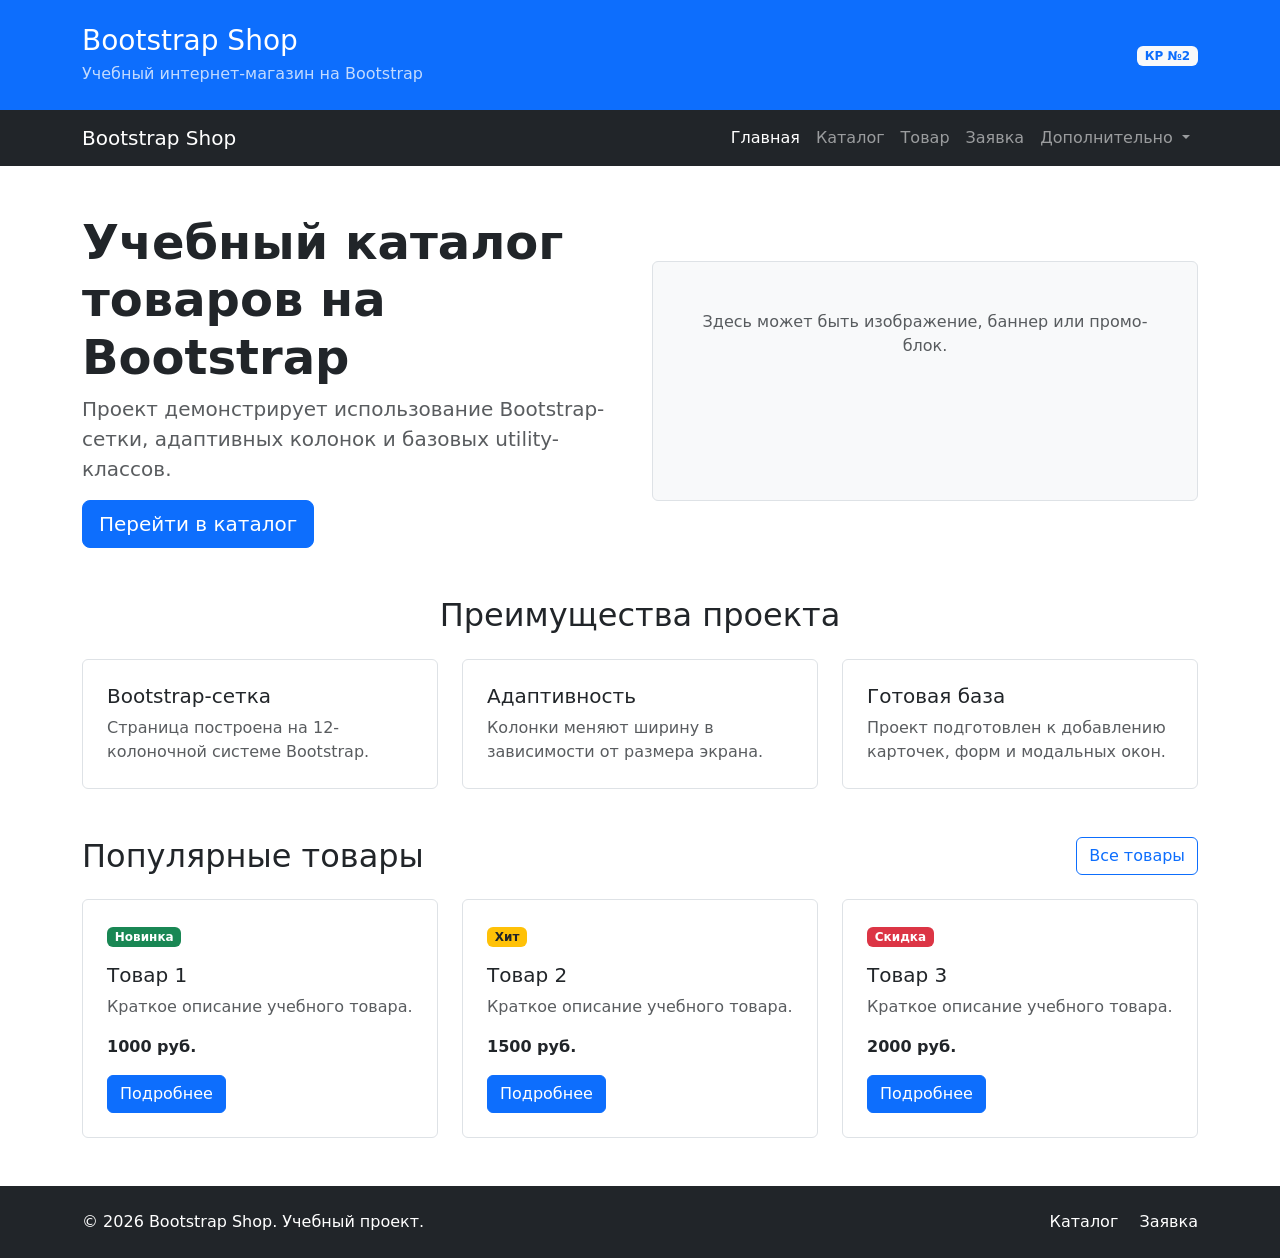
==== index.html @ c7bc5251 "feat:kr2" ====
<!DOCTYPE html>
<html lang="ru">
<head>
    <meta charset="UTF-8">
    <meta name="viewport" content="width=device-width, initial-scale=1.0">
    <title>Главная – Bootstrap Shop</title>
    <!-- Подключение Bootstrap CSS -->
    <link href="https://cdn.jsdelivr.net/npm/bootstrap@5.3.3/dist/css/bootstrap.min.css" rel="stylesheet">
    <!-- Подключение собственных стилей -->
    <link rel="stylesheet" href="css/custom.css">
</head>
<body>

    <!-- Шапка страницы (из ПЗ №9, Этап 4) -->
    <header class="bg-primary text-white py-4">
        <div class="container">
            <div class="row align-items-center">
                <div class="col-12 col-md-8">
                    <h1 class="h3 mb-1">Bootstrap Shop</h1>
                    <p class="mb-0 opacity-75">Учебный интернет-магазин на Bootstrap</p>
                </div>
                <div class="col-12 col-md-4 text-md-end mt-3 mt-md-0">
                    <span class="badge bg-light text-primary">КР №2</span>
                </div>
            </div>
        </div>
    </header>

    <!-- Обновленная навигация с Dropdown (из ПЗ №10, Этап 4) -->
    <nav class="navbar navbar-expand-lg navbar-dark bg-dark">
        <div class="container">
            <a class="navbar-brand" href="index.html">Bootstrap Shop</a>
            <button class="navbar-toggler" type="button" data-bs-toggle="collapse" data-bs-target="#mainNavbar" aria-controls="mainNavbar" aria-expanded="false" aria-label="Переключить навигацию">
                <span class="navbar-toggler-icon"></span>
            </button>
            <div class="collapse navbar-collapse" id="mainNavbar">
                <ul class="navbar-nav ms-auto">
                    <li class="nav-item">
                        <a class="nav-link active" aria-current="page" href="index.html">Главная</a>
                    </li>
                    <li class="nav-item">
                        <a class="nav-link" href="catalog.html">Каталог</a>
                    </li>
                    <li class="nav-item">
                        <a class="nav-link" href="product.html">Товар</a>
                    </li>
                    <li class="nav-item">
                        <a class="nav-link" href="order.html">Заявка</a>
                    </li>
                    <!-- Выпадающее меню -->
                    <li class="nav-item dropdown">
                        <a class="nav-link dropdown-toggle" href="#" role="button" data-bs-toggle="dropdown" aria-expanded="false">
                            Дополнительно
                        </a>
                        <ul class="dropdown-menu">
                            <li><a class="dropdown-item" href="catalog.html">Все товары</a></li>
                            <li><a class="dropdown-item" href="order.html">Оформить заявку</a></li>
                            <li><a class="dropdown-item" href="index.html#popular">Популярное</a></li>
                        </ul>
                    </li>
                </ul>
            </div>
        </div>
    </nav>

    <!-- Основное содержимое -->
    <main>
        <!-- Hero-блок (из ПЗ №9, Этап 6) -->
        <section class="container my-5">
            <div class="row align-items-center g-4">
                <div class="col-12 col-lg-6">
                    <h2 class="display-5 fw-bold">Учебный каталог товаров на Bootstrap</h2>
                    <p class="lead text-muted">
                        Проект демонстрирует использование Bootstrap-сетки, адаптивных колонок и базовых utility-классов.
                    </p>
                    <a class="btn btn-primary btn-lg" href="catalog.html">Перейти в каталог</a>
                </div>
                <div class="col-12 col-lg-6">
                    <!-- Класс placeholder-box должен быть описан в custom.css -->
                    <div class="placeholder-box p-5 bg-light border rounded text-center">
                        <p class="mb-0 text-muted">
                            Здесь может быть изображение, баннер или промо-блок.
                        </p>
                    </div>
                </div>
            </div>
        </section>

        <!-- Блок преимуществ (из ПЗ №9, Этап 7) -->
        <section class="container my-5">
            <h2 class="text-center mb-4">Преимущества проекта</h2>
            <div class="row g-4">
                <div class="col-12 col-md-4">
                    <div class="p-4 border rounded h-100 bg-white">
                        <h3 class="h5">Bootstrap-сетка</h3>
                        <p class="mb-0 text-muted">
                            Страница построена на 12-колоночной системе Bootstrap.
                        </p>
                    </div>
                </div>
                <div class="col-12 col-md-4">
                    <div class="p-4 border rounded h-100 bg-white">
                        <h3 class="h5">Адаптивность</h3>
                        <p class="mb-0 text-muted">
                            Колонки меняют ширину в зависимости от размера экрана.
                        </p>
                    </div>
                </div>
                <div class="col-12 col-md-4">
                    <div class="p-4 border rounded h-100 bg-white">
                        <h3 class="h5">Готовая база</h3>
                        <p class="mb-0 text-muted">
                            Проект подготовлен к добавлению карточек, форм и модальных окон.
                        </p>
                    </div>
                </div>
            </div>
        </section>

        <!-- Сетка популярных товаров (из ПЗ №9, Этап 8) -->
        <!-- Добавлен id="popular" для работы ссылки из выпадающего меню -->
        <section class="container my-5" id="popular">
            <div class="d-flex justify-content-between align-items-center mb-4">
                <h2 class="mb-0">Популярные товары</h2>
                <a class="btn btn-outline-primary" href="catalog.html">Все товары</a>
            </div>
            <div class="row g-4">
                <div class="col-12 col-md-6 col-lg-4">
                    <div class="border rounded h-100 p-4 bg-white">
                        <span class="badge bg-success mb-3">Новинка</span>
                        <h3 class="h5">Товар 1</h3>
                        <p class="text-muted">Краткое описание учебного товара.</p>
                        <p class="fw-bold mb-3">1000 руб.</p>
                        <a class="btn btn-primary" href="product.html">Подробнее</a>
                    </div>
                </div>
                <div class="col-12 col-md-6 col-lg-4">
                    <div class="border rounded h-100 p-4 bg-white">
                        <span class="badge bg-warning text-dark mb-3">Хит</span>
                        <h3 class="h5">Товар 2</h3>
                        <p class="text-muted">Краткое описание учебного товара.</p>
                        <p class="fw-bold mb-3">1500 руб.</p>
                        <a class="btn btn-primary" href="product.html">Подробнее</a>
                    </div>
                </div>
                <div class="col-12 col-md-6 col-lg-4">
                    <div class="border rounded h-100 p-4 bg-white">
                        <span class="badge bg-danger mb-3">Скидка</span>
                        <h3 class="h5">Товар 3</h3>
                        <p class="text-muted">Краткое описание учебного товара.</p>
                        <p class="fw-bold mb-3">2000 руб.</p>
                        <a class="btn btn-primary" href="product.html">Подробнее</a>
                    </div>
                </div>
            </div>
        </section>
    </main>

    <!-- Подвал (из ПЗ №9, Этап 9) -->
    <footer class="bg-dark text-white py-4 mt-5">
        <div class="container">
            <div class="row align-items-center g-3">
                <div class="col-12 col-md-6">
                    <p class="mb-0">&copy; 2026 Bootstrap Shop. Учебный проект.</p>
                </div>
                <div class="col-12 col-md-6 text-md-end">
                    <a class="text-white text-decoration-none me-3" href="catalog.html">Каталог</a>
                    <a class="text-white text-decoration-none" href="order.html">Заявка</a>
                </div>
            </div>
        </div>
    </footer>

    <!-- Bootstrap JS Bundle (Необходим для работы мобильного меню и dropdown) -->
    <script src="https://cdn.jsdelivr.net/npm/bootstrap@5.3.3/dist/js/bootstrap.bundle.min.js"></script>
</body>
</html>
---- css/custom.css ----
body {
  min-height: 100vh;
}

.placeholder-box {
  min-height: 240px;
}
.placeholder-image {
  min-height: 320px;
}

.card-img-top {
  height: 180px;
  object-fit: cover;
}
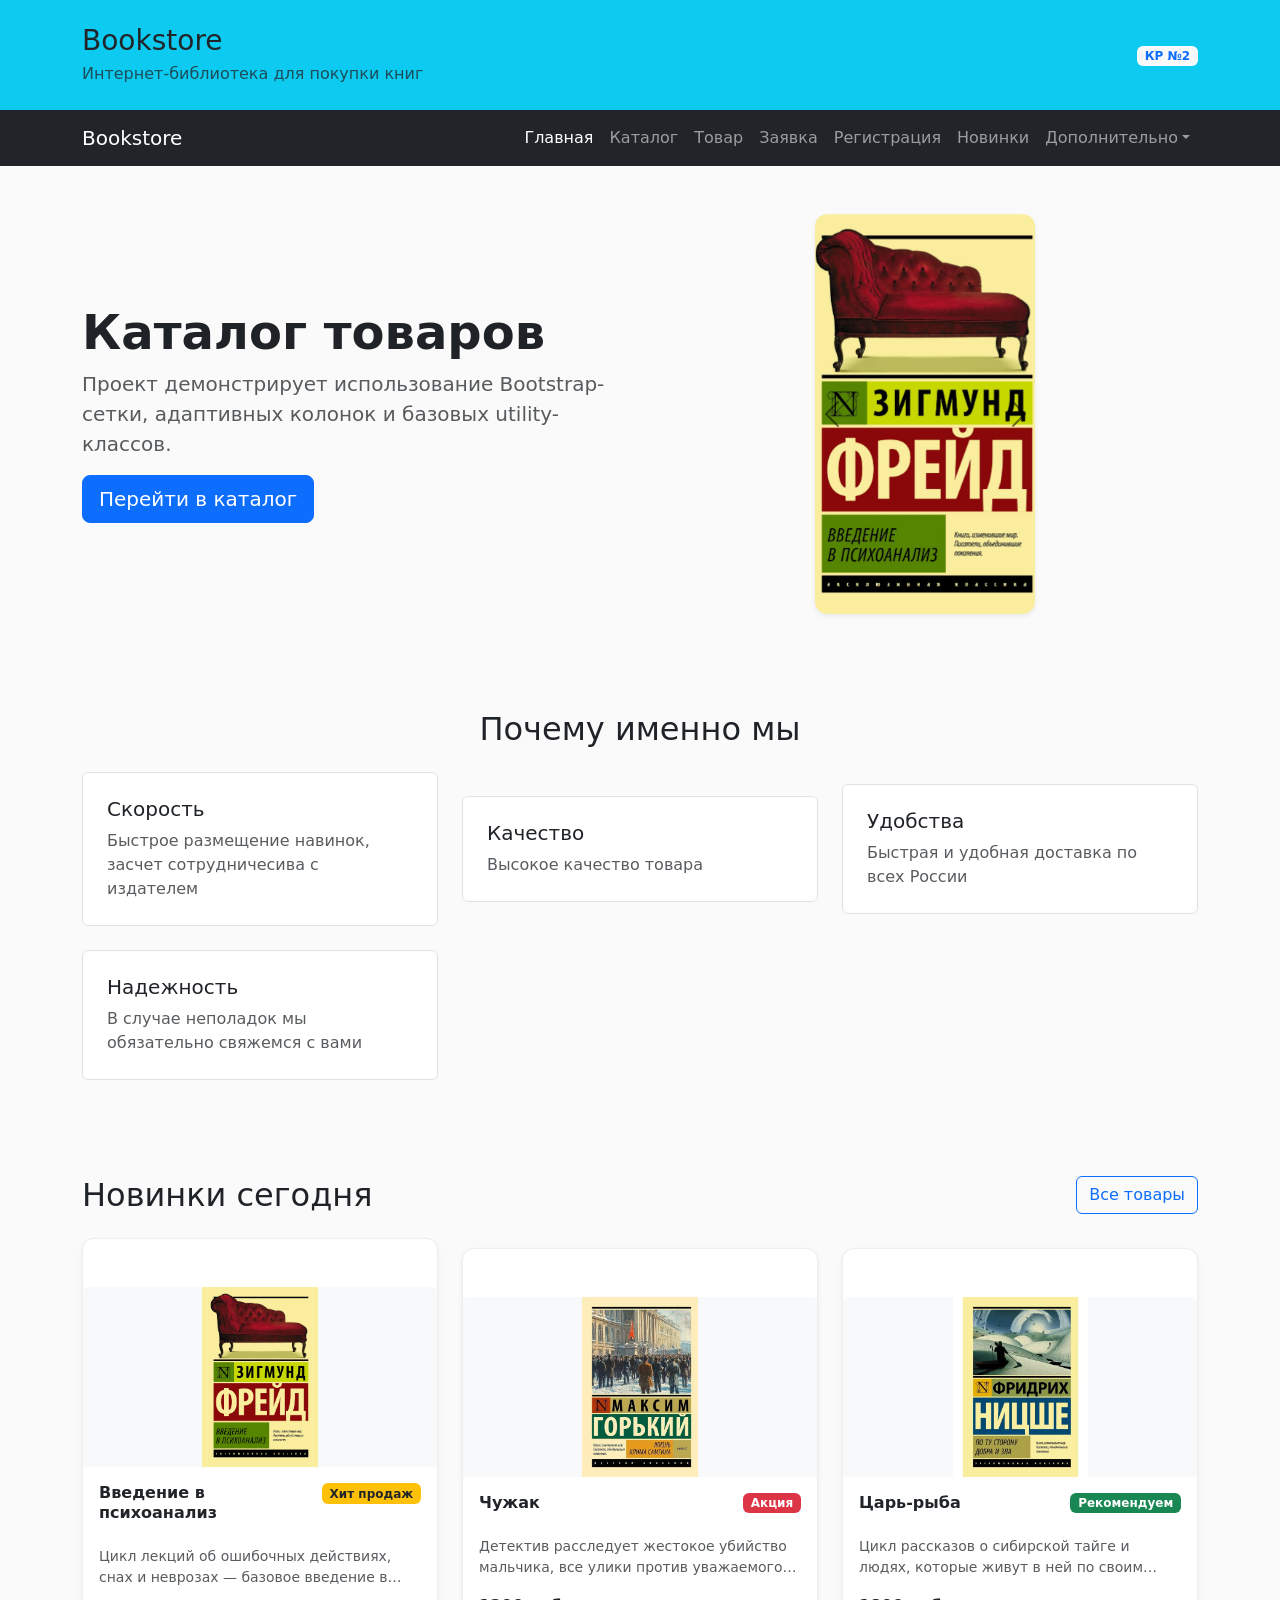
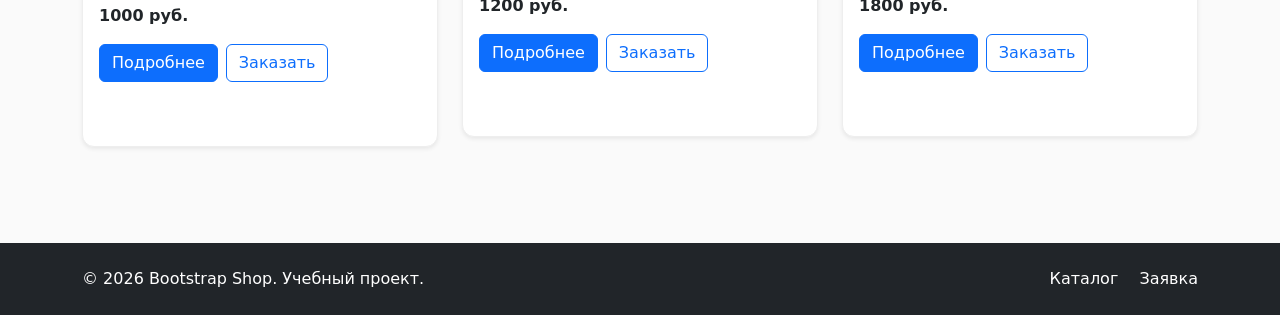
==== commit f7c4362d: "kr2-bootstrap-shop" ====
--- a/index.html
+++ b/index.html
@@ -3,21 +3,17 @@
 <head>
     <meta charset="UTF-8">
     <meta name="viewport" content="width=device-width, initial-scale=1.0">
-    <title>Главная – Bootstrap Shop</title>
-    <!-- Подключение Bootstrap CSS -->
-    <link href="https://cdn.jsdelivr.net/npm/bootstrap@5.3.3/dist/css/bootstrap.min.css" rel="stylesheet">
-    <!-- Подключение собственных стилей -->
+    <title>Книжный магазин</title>
+    <link href="https://cdn.jsdelivr.net/npm/bootstrap@5.3.8/dist/css/bootstrap.min.css" rel="stylesheet">
     <link rel="stylesheet" href="css/custom.css">
 </head>
 <body>
-
-    <!-- Шапка страницы (из ПЗ №9, Этап 4) -->
-    <header class="bg-primary text-white py-4">
+    <header class="bg-header-blue text-dark py-4">
         <div class="container">
             <div class="row align-items-center">
                 <div class="col-12 col-md-8">
-                    <h1 class="h3 mb-1">Bootstrap Shop</h1>
-                    <p class="mb-0 opacity-75">Учебный интернет-магазин на Bootstrap</p>
+                    <h1 class="h3 mb-1">Bookstore</h1>
+                    <p class="mb-0 opacity-75">Интернет-библиотека для покупки книг</p>
                 </div>
                 <div class="col-12 col-md-4 text-md-end mt-3 mt-md-0">
                     <span class="badge bg-light text-primary">КР №2</span>
@@ -26,32 +22,22 @@
         </div>
     </header>
 
-    <!-- Обновленная навигация с Dropdown (из ПЗ №10, Этап 4) -->
     <nav class="navbar navbar-expand-lg navbar-dark bg-dark">
         <div class="container">
-            <a class="navbar-brand" href="index.html">Bootstrap Shop</a>
+            <a class="navbar-brand" href="index.html">Bookstore</a>
             <button class="navbar-toggler" type="button" data-bs-toggle="collapse" data-bs-target="#mainNavbar" aria-controls="mainNavbar" aria-expanded="false" aria-label="Переключить навигацию">
                 <span class="navbar-toggler-icon"></span>
             </button>
             <div class="collapse navbar-collapse" id="mainNavbar">
                 <ul class="navbar-nav ms-auto">
-                    <li class="nav-item">
-                        <a class="nav-link active" aria-current="page" href="index.html">Главная</a>
-                    </li>
-                    <li class="nav-item">
-                        <a class="nav-link" href="catalog.html">Каталог</a>
-                    </li>
-                    <li class="nav-item">
-                        <a class="nav-link" href="product.html">Товар</a>
-                    </li>
-                    <li class="nav-item">
-                        <a class="nav-link" href="order.html">Заявка</a>
-                    </li>
-                    <!-- Выпадающее меню -->
+                    <li class="nav-item"><a class="nav-link active" aria-current="page" href="index.html">Главная</a></li>
+                    <li class="nav-item"><a class="nav-link" href="catalog.html">Каталог</a></li>
+                    <li class="nav-item"><a class="nav-link" href="product.html">Товар</a></li>
+                    <li class="nav-item"><a class="nav-link" href="order.html">Заявка</a></li>
+                    <li class="nav-item"><a class="nav-link" href="register.html">Регистрация</a></li>
+                    <li class="nav-item"><a class="nav-link" href="popular.html">Новинки</a></li>
                     <li class="nav-item dropdown">
-                        <a class="nav-link dropdown-toggle" href="#" role="button" data-bs-toggle="dropdown" aria-expanded="false">
-                            Дополнительно
-                        </a>
+                        <a class="nav-link dropdown-toggle" href="#" role="button" data-bs-toggle="dropdown" aria-expanded="false">Дополнительно</a>
                         <ul class="dropdown-menu">
                             <li><a class="dropdown-item" href="catalog.html">Все товары</a></li>
                             <li><a class="dropdown-item" href="order.html">Оформить заявку</a></li>
@@ -63,100 +49,184 @@
         </div>
     </nav>
 
-    <!-- Основное содержимое -->
     <main>
-        <!-- Hero-блок (из ПЗ №9, Этап 6) -->
-        <section class="container my-5">
+        <!-- HERO: текст слева, карусель справа (по центру ячейки) -->
+        <section class="container py-5">
             <div class="row align-items-center g-4">
+                <!-- Текст слева -->
                 <div class="col-12 col-lg-6">
-                    <h2 class="display-5 fw-bold">Учебный каталог товаров на Bootstrap</h2>
+                    <h2 class="display-5 fw-bold">Каталог товаров</h2>
                     <p class="lead text-muted">
                         Проект демонстрирует использование Bootstrap-сетки, адаптивных колонок и базовых utility-классов.
                     </p>
                     <a class="btn btn-primary btn-lg" href="catalog.html">Перейти в каталог</a>
                 </div>
-                <div class="col-12 col-lg-6">
-                    <!-- Класс placeholder-box должен быть описан в custom.css -->
-                    <div class="placeholder-box p-5 bg-light border rounded text-center">
-                        <p class="mb-0 text-muted">
-                            Здесь может быть изображение, баннер или промо-блок.
-                        </p>
+                <!-- Карусель справа, центрирована внутри своей колонки -->
+                <div class="col-12 col-lg-6 d-flex align-items-center justify-content-center">
+                    <div id="heroCarousel" class="carousel slide hero-carousel shadow-sm" data-bs-ride="carousel">
+                        <div class="carousel-inner hero-carousel__inner">
+                            <div class="carousel-item active">
+                                <img src="images/im_1.jpg" class="d-block w-100 hero-carousel__image" alt="Товар 1">
+                            </div>
+                            <div class="carousel-item">
+                                <img src="images/im_2.jpg" class="d-block w-100 hero-carousel__image" alt="Товар 2">
+                            </div>
+                            <div class="carousel-item">
+                                <img src="images/im_3.jpg" class="d-block w-100 hero-carousel__image" alt="Товар 3">
+                            </div>
+                            <div class="carousel-item">
+                                <img src="images/im_4.jpg" class="d-block w-100 hero-carousel__image" alt="Товар 4">
+                            </div>
+                            <div class="carousel-item">
+                                <img src="images/im_5.jpg" class="d-block w-100 hero-carousel__image" alt="Товар 5">
+                            </div>
+                        </div>
+                        <button class="carousel-control-prev" type="button" data-bs-target="#heroCarousel" data-bs-slide="prev">
+                            <span class="carousel-control-prev-icon" aria-hidden="true"></span>
+                            <span class="visually-hidden">Предыдущий</span>
+                        </button>
+                        <button class="carousel-control-next" type="button" data-bs-target="#heroCarousel" data-bs-slide="next">
+                            <span class="carousel-control-next-icon" aria-hidden="true"></span>
+                            <span class="visually-hidden">Следующий</span>
+                        </button>
                     </div>
                 </div>
             </div>
         </section>
 
-        <!-- Блок преимуществ (из ПЗ №9, Этап 7) -->
-        <section class="container my-5">
-            <h2 class="text-center mb-4">Преимущества проекта</h2>
-            <div class="row g-4">
-                <div class="col-12 col-md-4">
-                    <div class="p-4 border rounded h-100 bg-white">
-                        <h3 class="h5">Bootstrap-сетка</h3>
-                        <p class="mb-0 text-muted">
-                            Страница построена на 12-колоночной системе Bootstrap.
-                        </p>
-                    </div>
-                </div>
-                <div class="col-12 col-md-4">
-                    <div class="p-4 border rounded h-100 bg-white">
-                        <h3 class="h5">Адаптивность</h3>
-                        <p class="mb-0 text-muted">
-                            Колонки меняют ширину в зависимости от размера экрана.
-                        </p>
-                    </div>
-                </div>
-                <div class="col-12 col-md-4">
-                    <div class="p-4 border rounded h-100 bg-white">
-                        <h3 class="h5">Готовая база</h3>
-                        <p class="mb-0 text-muted">
-                            Проект подготовлен к добавлению карточек, форм и модальных окон.
-                        </p>
+        <!-- Блок преимуществ -->
+        <section class="container py-5">
+            <h2 class="text-center mb-4">Почему именно мы</h2>
+            <div class="row g-4 align-items-center">
+                <div class="col-12 col-md-4">
+                    <div class="p-4 border rounded h-100 bg-white">
+                        <h3 class="h5">Скорость</h3>
+                        <p class="mb-0 text-muted">Быстрое размещение навинок, засчет сотрудничесива с издателем</p>
+                    </div>
+                </div>
+                <div class="col-12 col-md-4">
+                    <div class="p-4 border rounded h-100 bg-white">
+                        <h3 class="h5">Качество</h3>
+                        <p class="mb-0 text-muted">Высокое качество товара</p>
+                    </div>
+                </div>
+                <div class="col-12 col-md-4">
+                    <div class="p-4 border rounded h-100 bg-white">
+                        <h3 class="h5">Удобства</h3>
+                        <p class="mb-0 text-muted">Быстрая и удобная доставка по всех России</p>
+                    </div>
+                </div>
+                <div class="col-12 col-md-4">
+                    <div class="p-4 border rounded h-100 bg-white">
+                        <h3 class="h5">Надежность</h3>
+                        <p class="mb-0 text-muted">В случае неполадок мы обязательно свяжемся с вами</p>
                     </div>
                 </div>
             </div>
         </section>
 
-        <!-- Сетка популярных товаров (из ПЗ №9, Этап 8) -->
-        <!-- Добавлен id="popular" для работы ссылки из выпадающего меню -->
-        <section class="container my-5" id="popular">
+        <!-- НОВИНКИ СЕГОДНЯ — бейджи как в каталоге -->
+        <section class="container py-5" id="popular">
             <div class="d-flex justify-content-between align-items-center mb-4">
-                <h2 class="mb-0">Популярные товары</h2>
+                <h2 class="mb-0">Новинки сегодня</h2>
                 <a class="btn btn-outline-primary" href="catalog.html">Все товары</a>
             </div>
-            <div class="row g-4">
+            <div class="row g-4 align-items-center">
+
+                <!-- Хит продаж -->
                 <div class="col-12 col-md-6 col-lg-4">
-                    <div class="border rounded h-100 p-4 bg-white">
-                        <span class="badge bg-success mb-3">Новинка</span>
-                        <h3 class="h5">Товар 1</h3>
-                        <p class="text-muted">Краткое описание учебного товара.</p>
-                        <p class="fw-bold mb-3">1000 руб.</p>
-                        <a class="btn btn-primary" href="product.html">Подробнее</a>
-                    </div>
-                </div>
+                    <div class="card h-100 shadow-sm py-5 d-flex align-items-center">
+                        <img src="images/im_1.jpg" class="card-img-top" alt="Товар 1">
+                        <div class="card-body d-flex flex-column">
+                            <div class="d-flex justify-content-between align-items-start mb-3">
+                                <h2 class="card-title h5">Введение в психоанализ</h2>
+                                <span class="badge bg-warning text-dark">Хит продаж</span>
+                            </div>
+                            <p class="card-text text-muted">Цикл лекций об ошибочных действиях, снах и неврозах — базовое введение в психоанализ. Важная классика, но стиль тяжеловат, а часть идей устарела. Для знакомства с основами, не для лёгкого чтения. 4/5</p>
+                            <p class="fw-bold mb-3 mt-auto">1000 руб.</p>
+                            <div class="d-flex gap-2">
+                                <a class="btn btn-primary" href="product.html?id=1">Подробнее</a>
+                                <button class="btn btn-outline-primary" type="button" data-bs-toggle="modal" data-bs-target="#orderModal">Заказать</button>
+                            </div>
+                        </div>
+                    </div>
+                </div>
+
+                <!-- Акция: цена уменьшается на 100 ₽ скриптом -->
                 <div class="col-12 col-md-6 col-lg-4">
-                    <div class="border rounded h-100 p-4 bg-white">
-                        <span class="badge bg-warning text-dark mb-3">Хит</span>
-                        <h3 class="h5">Товар 2</h3>
-                        <p class="text-muted">Краткое описание учебного товара.</p>
-                        <p class="fw-bold mb-3">1500 руб.</p>
-                        <a class="btn btn-primary" href="product.html">Подробнее</a>
-                    </div>
-                </div>
+                    <div class="card h-100 shadow-sm py-5 d-flex align-items-center">
+                        <img src="images/im_5.jpg" class="card-img-top" alt="Товар 2">
+                        <div class="card-body d-flex flex-column">
+                            <div class="d-flex justify-content-between align-items-start mb-3">
+                                <h2 class="card-title h5">Чужак</h2>
+                                <span class="badge bg-danger">Акция</span>
+                            </div>
+                            <p class="card-text text-muted">Детектив расследует жестокое убийство мальчика, все улики против уважаемого учителя — но у того железное алиби. Книга начинается как реалистичный триллер, а затем уходит в мистику и становится тяжёлой историей о том, как рушится жизнь невиновного. Первая половина читается на одном дыхании, вторая местами провисает. Кому: поклонникам Кинга и любителям мистических детективов. 4/5</p>
+                            <p class="fw-bold mb-3 mt-auto" id="promo-price" data-original="1200">1200 руб.</p>
+                            <div class="d-flex gap-2">
+                                <a class="btn btn-primary" href="product.html?id=5">Подробнее</a>
+                                <button class="btn btn-outline-primary" type="button" data-bs-toggle="modal" data-bs-target="#orderModal">Заказать</button>
+                            </div>
+                        </div>
+                    </div>
+                </div>
+
+                <!-- Рекомендуем -->
                 <div class="col-12 col-md-6 col-lg-4">
-                    <div class="border rounded h-100 p-4 bg-white">
-                        <span class="badge bg-danger mb-3">Скидка</span>
-                        <h3 class="h5">Товар 3</h3>
-                        <p class="text-muted">Краткое описание учебного товара.</p>
-                        <p class="fw-bold mb-3">2000 руб.</p>
-                        <a class="btn btn-primary" href="product.html">Подробнее</a>
-                    </div>
-                </div>
+                    <div class="card h-100 shadow-sm py-5 d-flex align-items-center">
+                        <img src="images/im_6.jpg" class="card-img-top" alt="Товар 3">
+                        <div class="card-body d-flex flex-column">
+                            <div class="d-flex justify-content-between align-items-start mb-3">
+                                <h2 class="card-title h5">Царь-рыба</h2>
+                                <span class="badge bg-success">Рекомендуем</span>
+                            </div>
+                            <p class="card-text text-muted">Цикл рассказов о сибирской тайге и людях, которые живут в ней по своим законам. Главная тема — потребительское отношение человека к природе: браконьер Игнатьич ловит огромного осетра и, оказавшись на грани жизни и смерти, переосмысливает свою жизнь. Местами жёстко и тяжело, но очень сильно и честно. Кому: любителям деревенской и философской прозы. 4/5</p>
+                            <p class="fw-bold mb-3 mt-auto">1800 руб.</p>
+                            <div class="d-flex gap-2">
+                                <a class="btn btn-primary" href="product.html?id=6">Подробнее</a>
+                                <button class="btn btn-outline-primary" type="button" data-bs-toggle="modal" data-bs-target="#orderModal">Заказать</button>
+                            </div>
+                        </div>
+                    </div>
+                </div>
+
             </div>
         </section>
     </main>
 
-    <!-- Подвал (из ПЗ №9, Этап 9) -->
+    <!-- Модальное окно (для кнопок «Заказать») -->
+    <div class="modal fade" id="orderModal" tabindex="-1" aria-labelledby="orderModalLabel" aria-hidden="true">
+        <div class="modal-dialog">
+            <div class="modal-content">
+                <div class="modal-header">
+                    <h2 class="modal-title h5" id="orderModalLabel">Быстрая заявка</h2>
+                    <button type="button" class="btn-close" data-bs-dismiss="modal" aria-label="Закрыть"></button>
+                </div>
+                <div class="modal-body">
+                    <p class="text-muted">Оставьте контактные данные, и менеджер свяжется с вами.</p>
+                    <form>
+                        <div class="mb-3">
+                            <label for="modal-name-home" class="form-label">Имя</label>
+                            <input id="modal-name-home" type="text" class="form-control" required>
+                        </div>
+                        <div class="mb-3">
+                            <label for="modal-phone-home" class="form-label">Телефон</label>
+                            <input id="modal-phone-home" type="tel" class="form-control" required>
+                        </div>
+                        <div class="form-check mb-3">
+                            <input id="modal-agree-home" class="form-check-input" type="checkbox" required>
+                            <label class="form-check-label" for="modal-agree-home">Согласен на обработку данных</label>
+                        </div>
+                    </form>
+                </div>
+                <div class="modal-footer">
+                    <button type="button" class="btn btn-secondary" data-bs-dismiss="modal">Закрыть</button>
+                    <button type="button" class="btn btn-primary">Отправить</button>
+                </div>
+            </div>
+        </div>
+    </div>
+
     <footer class="bg-dark text-white py-4 mt-5">
         <div class="container">
             <div class="row align-items-center g-3">
@@ -171,7 +241,6 @@
         </div>
     </footer>
 
-    <!-- Bootstrap JS Bundle (Необходим для работы мобильного меню и dropdown) -->
-    <script src="https://cdn.jsdelivr.net/npm/bootstrap@5.3.3/dist/js/bootstrap.bundle.min.js"></script>
+    <script src="https://cdn.jsdelivr.net/npm/bootstrap@5.3.8/dist/js/bootstrap.bundle.min.js"></script>
 </body>
 </html>
--- a/css/custom.css
+++ b/css/custom.css
@@ -7,9 +7,245 @@
 }
 .placeholder-image {
   min-height: 320px;
+}
+
+.card { /* Теперь поднимается */
+  border: 1px solid #eee;
+  border-radius: var(--radius);
+  transition: transform var(--transition), box-shadow var(--transition); /* Зум при наведении */
+  overflow: hidden;
+}
+
+.card:hover {
+  transform: translateY(-4px);
+  box-shadow: var(--shadow-md);
 }
 
 .card-img-top {
   height: 180px;
   object-fit: cover;
+  background-color: #f8f9fa;
+  transition: transform .35s ease;
+}
+
+.card:hover .card-img-top {
+  transform: scale(1.00); /* лёгкий зум при hover */
+}
+
+/* Отсебятенка */
+/* Новые стили для центрирования изображений товаров */
+
+.product-img {
+    width: 100%;
+    height: 220px;
+    object-fit: contain; /* Изображение вписывается в блок и центрируется */
+    background-color: #f8f9fa; /* Светлый фон, чтобы не было пустых прозрачных мест */
+    padding: 15px;
+}
+
+.product-img-main {
+    width: 100%;
+    max-height: 450px;
+    object-fit: contain;
+    display: block;
+    margin: 0 auto; /* Центрирование по горизонтали */
+    padding: 15px;
+}
+
+
+/* Футер */
+:root {
+  --brand: #6f42c1;
+  --brand-dark: #59359a;
+  --radius: 12px;
+  --shadow-sm: 0 1px 3px rgba(0,0,0,.08);
+  --shadow-md: 0 4px 16px rgba(0,0,0,.10);
+  --transition: .2s ease;
+}
+
+* { box-sizing: border-box; }
+
+html { scroll-behavior: smooth; }
+
+body {
+  min-height: 100vh;
+  display: flex;
+  flex-direction: column;
+  color: #1f2328;
+  background: #fafafa;
+}
+
+main { flex: 1 0 auto; } /* прижать футер вниз */
+
+img { max-width: 100%; height: auto; }
+
+a { transition: color var(--transition); }
+
+/* Улучшение карточек товара */
+
+.card { /* Теперь поднимается */
+  border: 1px solid #eee;
+  border-radius: var(--radius);
+  transition: transform var(--transition), box-shadow var(--transition); /* Зум при наведении */
+  overflow: hidden;
+}
+
+.card:hover {
+  transform: translateY(-4px);
+  box-shadow: var(--shadow-md);
+}
+
+.card-img-top {
+  height: 180px;
+  object-fit: contain;
+  background-color: #f8f9fa;
+  transition: transform .35s ease;
+}
+
+
+.card:hover .card-img-top {
+  transform: scale(1.05); /* лёгкий зум при hover */
+}
+
+.card-title {
+  font-size: 1rem;
+  font-weight: 600;
+  display: -webkit-box;
+  -webkit-line-clamp: 2;      /* обрезка длинных названий */
+  -webkit-box-orient: vertical;
+  overflow: hidden;
+}
+
+.card-text { /* обрезка длинных названий */
+  font-size: .875rem;
+  color: #6b7280;
+  display: -webkit-box;
+  -webkit-line-clamp: 2;
+  -webkit-box-orient: vertical;
+  overflow: hidden;
+}
+
+.card .price {
+  font-weight: 700;
+  font-size: 1.1rem;
+}
+
+.card .price-old {
+  color: #9ca3af;
+  text-decoration: line-through; /*Зачеркиваем старые цены*/
+  font-weight: 400;
+  font-size: .9rem;
+  margin-left: .4rem;
+
+}
+
+
+
+
+/* Слайд шоу, карусель */
+.slider {
+  display: flex;
+  gap: 1rem;
+  overflow-x: auto;
+  scroll-snap-type: x mandatory;
+  scroll-behavior: smooth;
+  padding-bottom: .5rem;
+}
+
+.slider::-webkit-scrollbar { height: 6px; }
+.slider::-webkit-scrollbar-thumb { background: #ddd; border-radius: 3px; }
+
+.slide {
+  flex: 0 0 auto;
+  width: 220px;
+  scroll-snap-align: start;
+}
+
+.hero-slide {
+  min-height: 320px;
+  display: grid;
+  place-items: center;
+  border-radius: var(--radius);
+  background: linear-gradient(135deg, #ede9fe, #fce7f3);
+}
+
+/* ===== Лёгкий зум ячейки товара в разделе «Популярные товары» ===== */
+#popular .border.rounded.h-100.p-4 {
+  transition: transform .25s ease, box-shadow .25s ease;
+}
+
+#popular .border.rounded.h-100.p-4:hover {
+  transform: scale(1.03);
+  position: relative;
+  z-index: 1;
+  box-shadow: var(--shadow-md);
+}
+/* ===== Голубой заголовок ===== */
+.bg-header-blue {
+  background-color: #0dcaf0 !important;   /* голубой (cyan) */
+}
+
+/* ===== Единая иерархия в карточках ===== */
+.card .price { font-weight: 700; font-size: 1.1rem; }
+.card .price-old {
+  color: #9ca3af;
+  text-decoration: line-through;
+  font-weight: 400;
+  font-size: .9rem;
+  margin-left: .4rem;
+}
+
+/* Карточка — по задаче 6 */
+.card.shadow-sm {
+  box-shadow: 0 .125rem .25rem rgba(0,0,0,.075) !important;
+}
+
+/* ===== БЭМ: Блок hero-carousel ===== */
+.hero-carousel {
+    max-width: 800px;
+    margin: 0 auto; /* Центрирование по горизонтали */
+    border-radius: var(--radius);
+    overflow: hidden;
+}
+
+.hero-carousel__inner {
+    border-radius: var(--radius);
+}
+
+.hero-carousel__image {
+    height: 400px;
+    object-fit: cover;
+    width: 100%;
+}
+
+.product-carousel-img {
+    height: 400px;
+    object-fit: contain;
+    background-color: #f8f9fa;
+}
+/* ===== БЭМ: Блок product-gallery ===== */
+.product-gallery {
+    width: 100%;
+    max-width: 500px; /* Ограничиваем максимальную ширину для аккуратности */
+    margin: 0 auto;   /* Центрирование по горизонтали */
+    border-radius: var(--radius);
+    overflow: hidden;
+}
+
+.product-gallery__inner {
+    border-radius: var(--radius);
+}
+
+.product-gallery__image {
+    height: 400px;
+    object-fit: contain;
+    background-color: #f8f9fa;
+    width: 100%;
+}
+
+.hero-carousel .carousel-control-prev-icon,
+.hero-carousel .carousel-control-next-icon,
+.product-gallery .carousel-control-prev-icon,
+.product-gallery .carousel-control-next-icon {
+    filter: invert(1);
 }
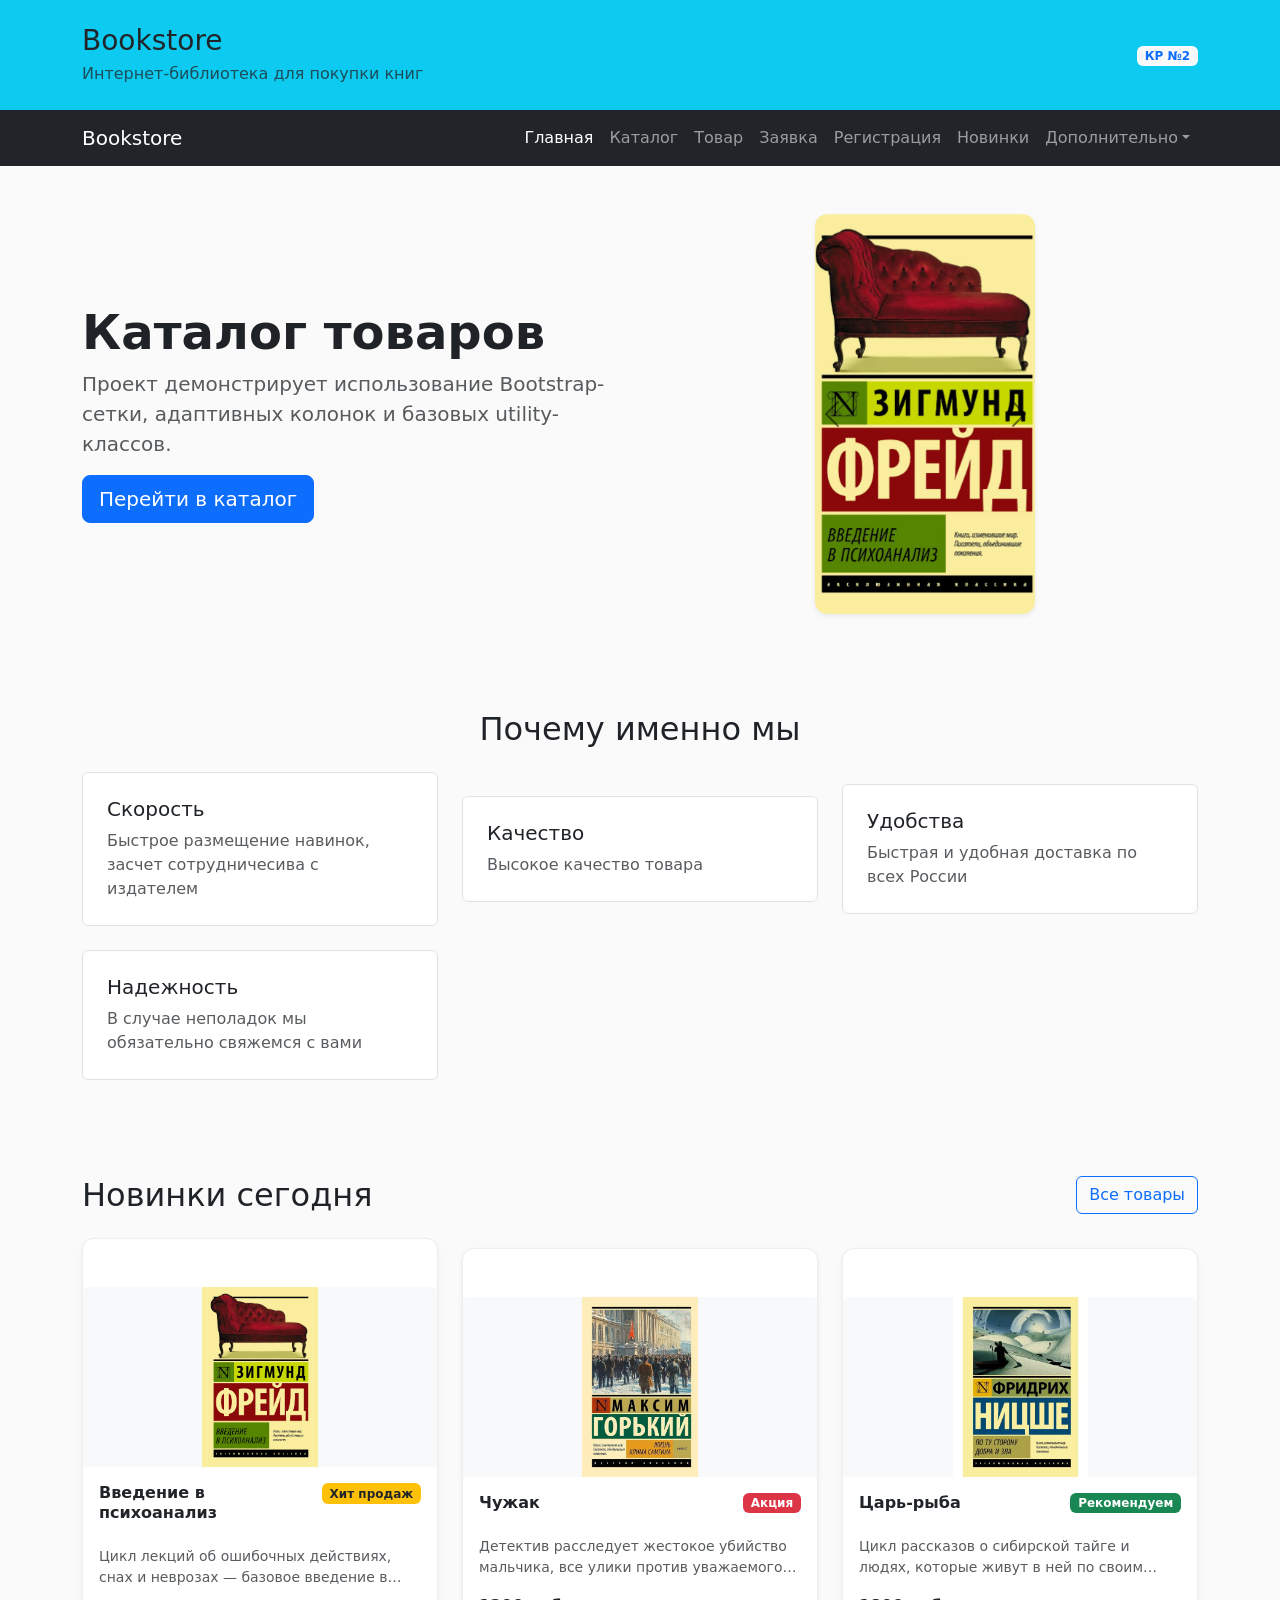
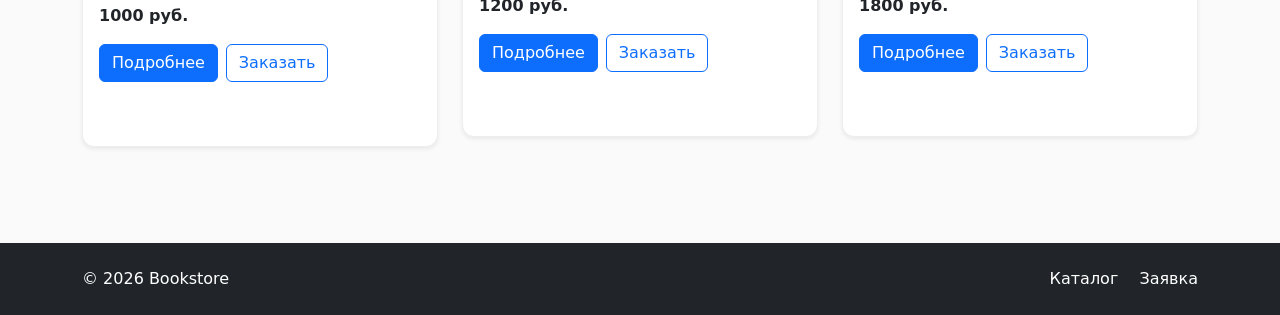
==== commit d260b3dd: "kr2-bootstrap-shop" ====
--- a/index.html
+++ b/index.html
@@ -231,7 +231,7 @@
         <div class="container">
             <div class="row align-items-center g-3">
                 <div class="col-12 col-md-6">
-                    <p class="mb-0">&copy; 2026 Bootstrap Shop. Учебный проект.</p>
+                    <p class="mb-0">&copy; 2026 Bookstore</p>
                 </div>
                 <div class="col-12 col-md-6 text-md-end">
                     <a class="text-white text-decoration-none me-3" href="catalog.html">Каталог</a>
